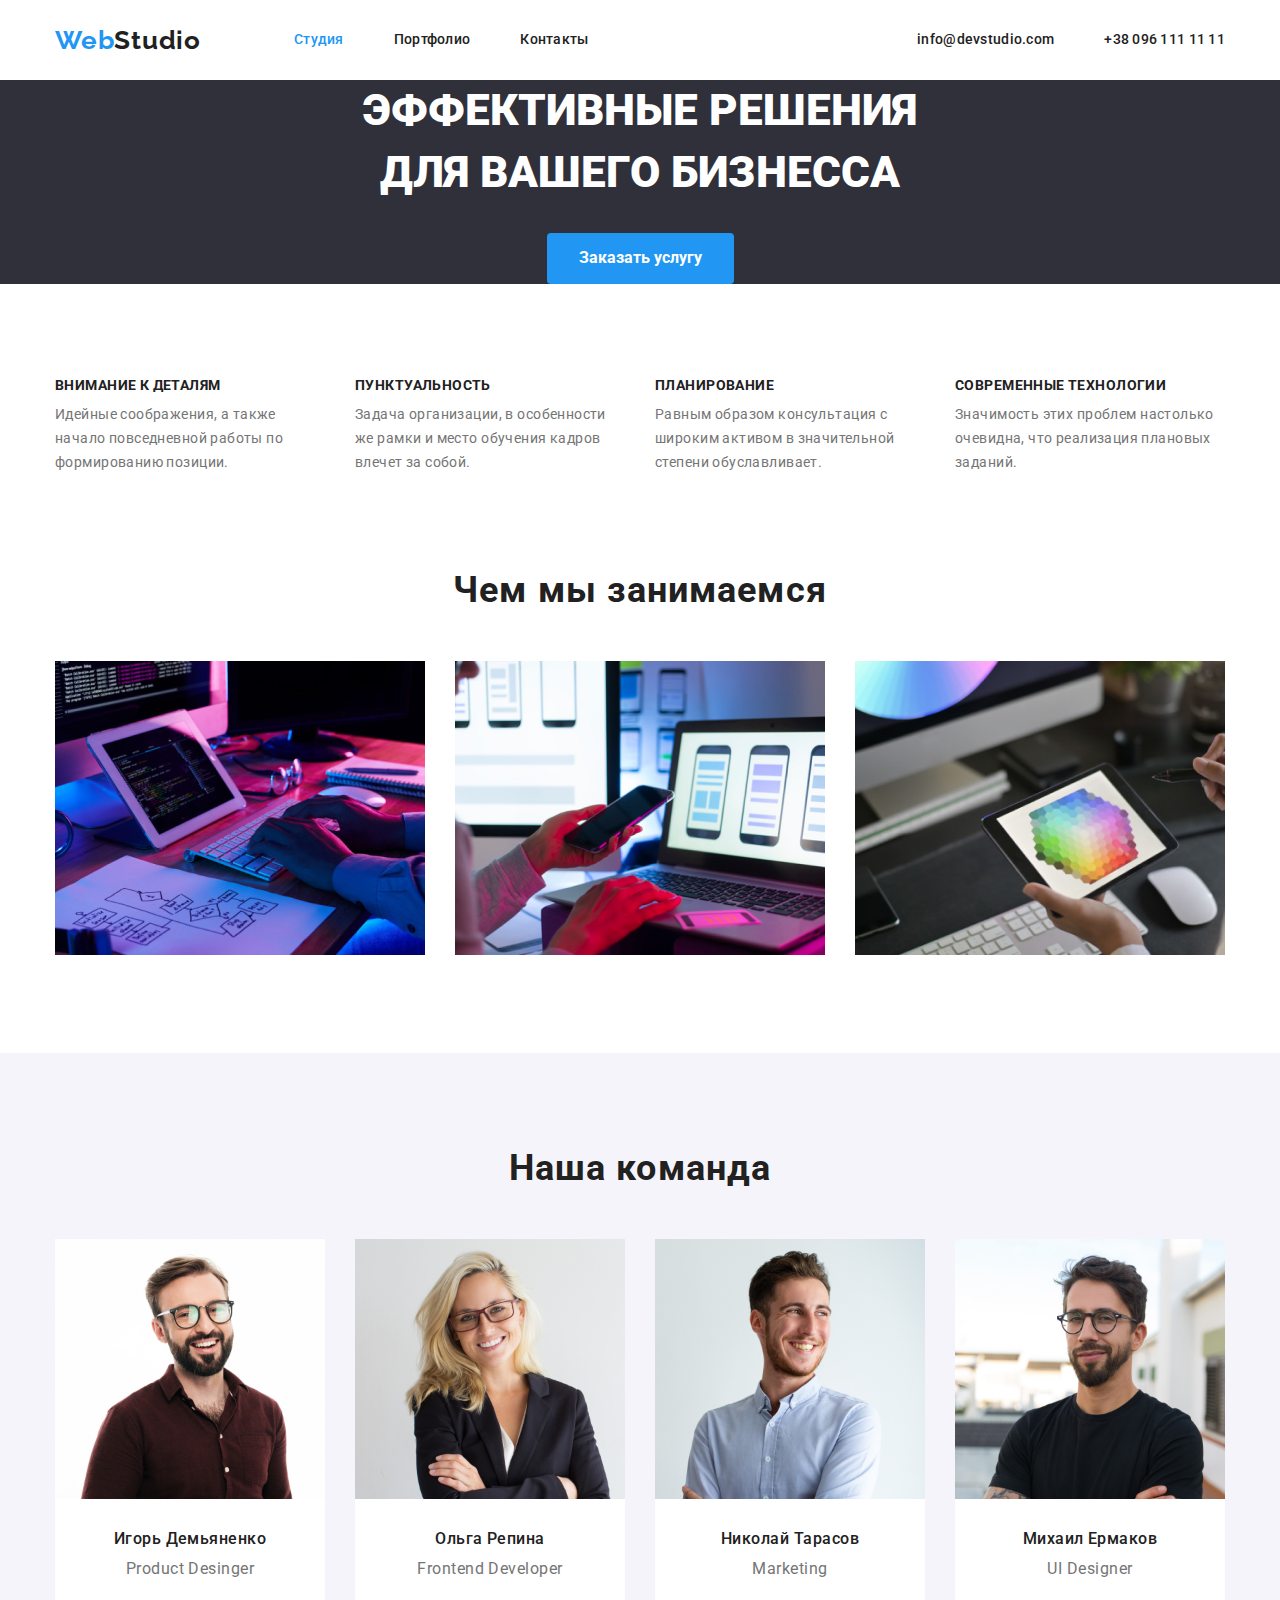
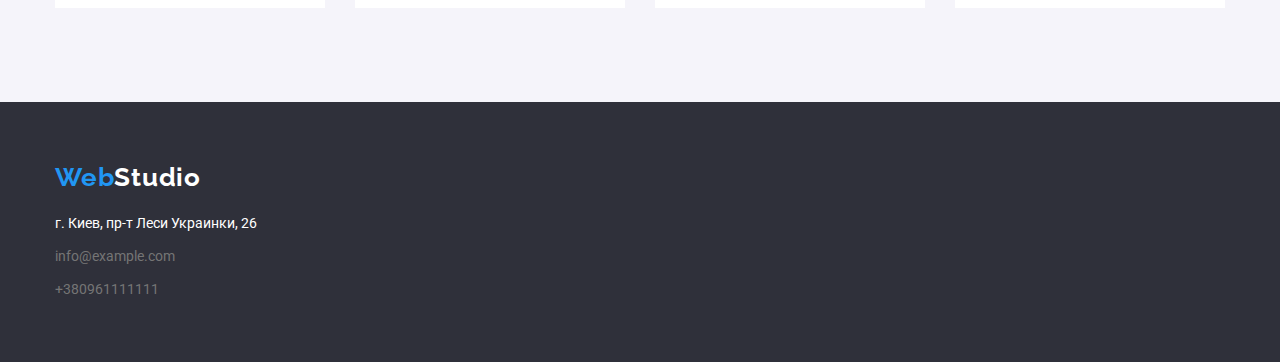
==== index.html @ c81e92d3 "studio-page-flexbox-done" ====
<!DOCTYPE html>
<html lang="ru">
    <head>
        <meta charset="UTF-8">
        <meta name="viewport" content="width=device-width, initial-scale=1.0">
        <title>Document</title>
        <link rel="preconnect" href="https://fonts.gstatic.com">
        <link href="https://fonts.googleapis.com/css2?family=Roboto:wght@400;500;700;900&display=swap" rel="stylesheet">
        <link rel="preconnect" href="https://fonts.gstatic.com">
        <link href="https://fonts.googleapis.com/css2?family=Raleway:wght@700&display=swap" rel="stylesheet">
        <link rel="stylesheet" href="https://cdnjs.cloudflare.com/ajax/libs/modern-normalize/1.0.0/modern-normalize.min.css">
        <link rel="stylesheet" href="./css/styles.css">
    </head>
    <body>
        <!-- Шапка -->
        <header>
            <div class="container header-container">
                <nav class="navigation">    
                    <a href="" class="logo">
                        <span  class="logo-first-part">web</span><span class="logo-second-part">Studio</span>
                    </a>
                    <ul class="nav-list">
                        <li class="current-page nav-item"><a href="./index.html" class="nav-links">студия</a></li>
                        <li class="nav-item"><a href="./portfolio.html" class="nav-links">портфолио</a></li>
                        <li class="nav-item"><a href="" class="nav-links">контакты</a ></li>
                    </ul>
                </nav>
                <ul class="header-contacts">
                    <li class="header-contacts-item"><a href="mailto:info@devstudio.com">info@devstudio.com</a></li>
                    <li class="header-contacts-item"><a href="tel:+380961111111" >+38 096 111 11 11</a></li>
                </ul>
            </div>
        </header>
        <main>
            <!-- Герой -->
            <section class="hero">
                <div class="container centred">
                    <h1 class="hero-title">эффективные решения<br>для вашего бизнесса</h1>
                    <a href="" class="hero-link">Заказать услугу</a>
                </div>
            </section>
            <!-- Преймущества -->
            <section class="advantages">
                <ul class="container advantages-list">
                    <li>
                        <h3>внимание к деталям</h3>
                    <p>идейные соображения, а также начало повседневной работы по формированию позиции.</p>
                    </li>
                    <li>
                        <h3>пунктуальность</h3>
                        <p>задача организации, в особенности же рамки и место обучения кадров влечет за собой.</p>
                    </li>
                    <li>
                        <h3>планирование</h3>
                        <p>равным образом консультация с широким активом в значительной степени обуславливает.</p>
                    </li>
                    <li>
                        <h3>современные технологии</h3>
                        <p>значимость этих проблем настолько очевидна, что реализация плановых заданий.</p>
                    </li>
                </ul>
            </section>
            <!-- Фото работ -->
            <section class="works">
                <div class="container">
                    <h2 class="section-title centred">чем мы занимаемся</h2>
                    <ul class="works-list">
                        <li><img src="./images/1.png" alt="работы" width="370"></li>
                        <li><img src="./images/2.png" alt="еще работы" width="370"></li>
                        <li><img src="./images/3.png" alt="и еще работы" width="370"></li>
                    </ul>
                </div>
            </section>
            <!-- О команде -->
            <section class="team">
                <div class="container">
                    <h2 class="section-title centred">наша команда</h2>
                    <ul class="team-list">
                        <li>
                            <img src="./images/Igor.jpg" alt="Фото Игоря" width="270">
                            <div class="team-text centred">
                                <h3>игорь демьяненко</h3>
                                <p>product desinger</p>
                            </div>
                        </li>
                        <li>
                            <img src="./images/Olga.jpg" alt="Фото Ольги" width="270">
                            <div class="team-text centred">
                                <h3>ольга репина</h3>
                                <p>frontend developer</p>
                            </div>
                        </li>
                        <li>
                            <img src="./images/Nikolai.jpg" alt="Фото Николая" width="270">
                            <div class="team-text centred">
                                <h3>николай тарасов</h3>
                                <p>marketing</p>
                            </div>
                        </li>
                        <li>
                            <img src="./images/Mihail.jpg" alt="Фото Михаила" width="270">
                            <div class="team-text centred">
                                <h3>михаил ермаков</h3>
                                <p><span class="uppercase">ui</span> designer</p>
                            </div>
                        </li>
                    
                    </ul>
            </div>
            </section>
        </main>
        <!-- Подвал -->
        <footer>
            <div class="container">
                <a href="" class="logo">
                    <span class="logo-first-part">web</span><span class="logo-footer-second-part">Studio</span>
                </a>
                <address>
                    <ul>
                        <li>
                            <a href="" class="address-place contacts">г. Киев, пр-т Леси Украинки, 26</a>
                        </li>
                        <li>
                            <a href="mailto:info@example.com" class="contacts">info@example.com</a><br>
                        </li>
                        <li>
                            <a href="tel:+380961111111" class="contacts">+380961111111</a>
                        </li>
                    </ul>
                </address>
            </div>
        </footer>
        

        
    </body>
</html>
---- css/styles.css ----
/* 
Основной цвет текста: #212121
Второстепенный цвет: #757575
Акценты: #2196F3
Белый цвет: #ffffff
Второй цвет фона: #2F303A
Цвет кнопок: #F5F4FA
*/
* {
  text-decoration: none;
  color: inherit;
  /* margin: 0;
  padding: 0; */
}

ul,
h1,
h2,
h3,
h4,
h5,
p {
  margin: 0;
  padding: 0;
}

body {
  color: #212121;
  font-family: "Roboto", sans-serif;
  background-color: #ffffff;
}
ul {
  list-style-type: none;
}
header {
  font-weight: 500;
  font-size: 14px;
  line-height: 1.14;
  letter-spacing: 0.02em;
}
header li:hover {
  color: #2196f3;
}

/* Контейнер */
.container {
  width: 1200px;
  padding: 0 15px;
  margin-left: auto;
  margin-right: auto;
}

/* Центрирование */
.centred {
  text-align: center;
}

.header-container {
  display: flex;
  align-items: center;
}

.navigation {
  display: flex;
  align-items: center;
}

.header-contacts {
  display: flex;
  margin-left: auto;
  padding: 0;
}

.header-contacts-item:not(:last-child) {
  margin-right: 50px;
}

.nav-links {
  display: block;
  padding-top: 32px;
  padding-bottom: 32px;
}

.nav-item:not(:last-child) {
  margin-right: 50px;
}

.nav-list {
  display: flex;
  margin: 0;

  text-transform: capitalize;
}

.logo {
  margin-right: 93px;
}

.logo-first-part,
.logo-second-part,
.logo-footer-second-part {
  font-family: "Raleway", sans-serif;
  font-size: 26px;
  line-height: 1.19;
  font-weight: 700;
  text-transform: capitalize;
  letter-spacing: 0.03em;
}
.logo-footer-second-part {
  color: #ffffff;
}
.logo:hover {
  color: #2196f3;
}
.logo-first-part {
  color: #2196f3;
}
.current-page {
  color: #2196f3;
}
.hero-title {
  margin: 0;
  margin-bottom: 30px;

  font-weight: 900;
  font-size: 44px;
  line-height: 1.4;
  color: #ffffff;
  text-transform: uppercase;
}
.hero {
  background-color: #2f303a;
}
.hero-link {
  display: inline-block;
  padding: 10px 32px;
  border-radius: 4px;

  color: #ffffff;
  background-color: #2196f3;

  font-size: 16px;
  font-weight: 700;
  line-height: 1.9;
}
.advantages h3 {
  font-weight: 700;
  font-size: 14px;
  line-height: 1.14;
  text-transform: uppercase;
  letter-spacing: 0.03em;
}
.advantages p {
  color: #757575;
  font-size: 14px;
  font-weight: 400;
  line-height: 1.7;
  letter-spacing: 0.03em;
}
.advantages p::first-letter {
  text-transform: capitalize;
}
.section-title {
  font-size: 36px;
  font-weight: 700;
  line-height: 1.17;
  letter-spacing: 0.03em;
}
.section-title::first-letter {
  text-transform: capitalize;
}

.team {
  padding: 94px 0;

  background-color: #f5f4fa;
}

.team h3 {
  font-size: 16px;
  font-weight: 500;
  line-height: 1.19;
  letter-spacing: 0.03em;
  text-transform: capitalize;
}
.team p {
  font-size: 16px;
  font-weight: 400;
  line-height: 1.19;
  letter-spacing: 0.03em;
  text-transform: capitalize;

  color: #757575;
}
footer {
  padding: 60px 0;

  background-color: #2f303a;
}
.contacts {
  font-style: normal;
  color: #757575;
  font-weight: 400;
  font-size: 14px;
  line-height: 1.71;
}
.address-place {
  color: #ffffff;
}
.buttons button:hover {
  color: #ffffff;
  background-color: #2196f3;
}
.buttons button {
  background-color: #f5f4fa;

  font-weight: 500;
  font-size: 16px;
  line-height: 1.62;
  letter-spacing: 0.03em;
}
.buttons button::first-letter {
  text-transform: capitalize;
}
.cards h2 {
  font-size: 18px;
  font-weight: 700;
  line-height: 2;
  letter-spacing: 0.06em;
  text-transform: capitalize;
}
.lowercase {
  text-transform: lowercase;
}
.uppercase {
  text-transform: uppercase;
}
.cards p {
  font-size: 16px;
  color: #757575;
  font-weight: 400;
  line-height: 1.87;
  letter-spacing: 0.03em;
}
.cards p::first-letter {
  text-transform: uppercase;
}

.advantages-list {
  display: flex;
}

.advantages-list li {
  width: 270px;
}

.advantages-list li:not(:last-child) {
  margin-right: 30px;
}

.advantages {
  padding: 94px 0;
}

.advantages-list h3 {
  margin-bottom: 10px;
}

.works h2 {
  margin-bottom: 50px;
}

.works-list {
  display: flex;
}

.works-list li:not(:last-child) {
  margin-right: 30px;
}

.works {
  margin-bottom: 94px;
}

.team-list {
  display: flex;
}

.team h2 {
  margin-bottom: 50px;
}

.team-list li:not(:last-child) {
  margin-right: 30px;
}

.team-text {
  padding: 30px 0;

  background-color: #ffffff;
}

.team img {
  display: block;
}

.team h3 {
  margin-bottom: 10px;
}

footer .logo {
  display: inline-block;
  margin-bottom: 20px;
}

footer li:not(:last-child) {
  margin-bottom: 9px;
}
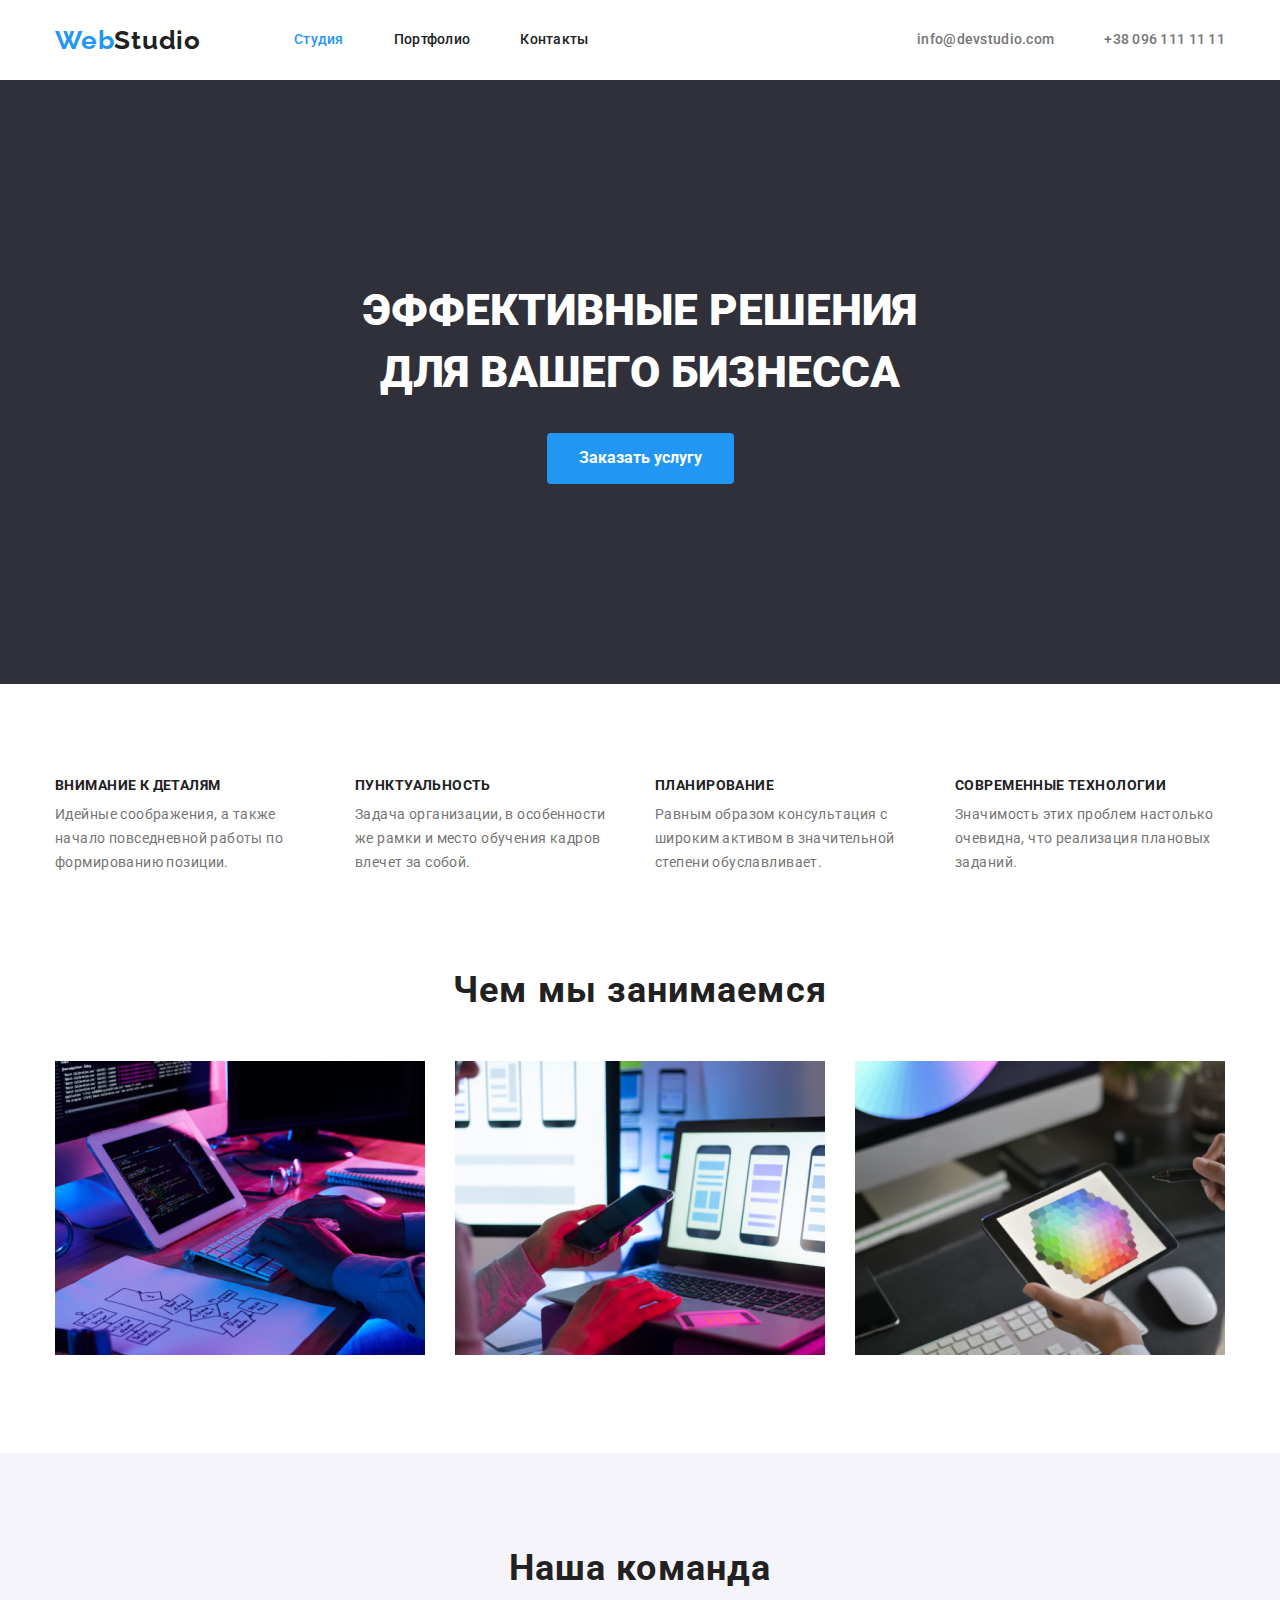
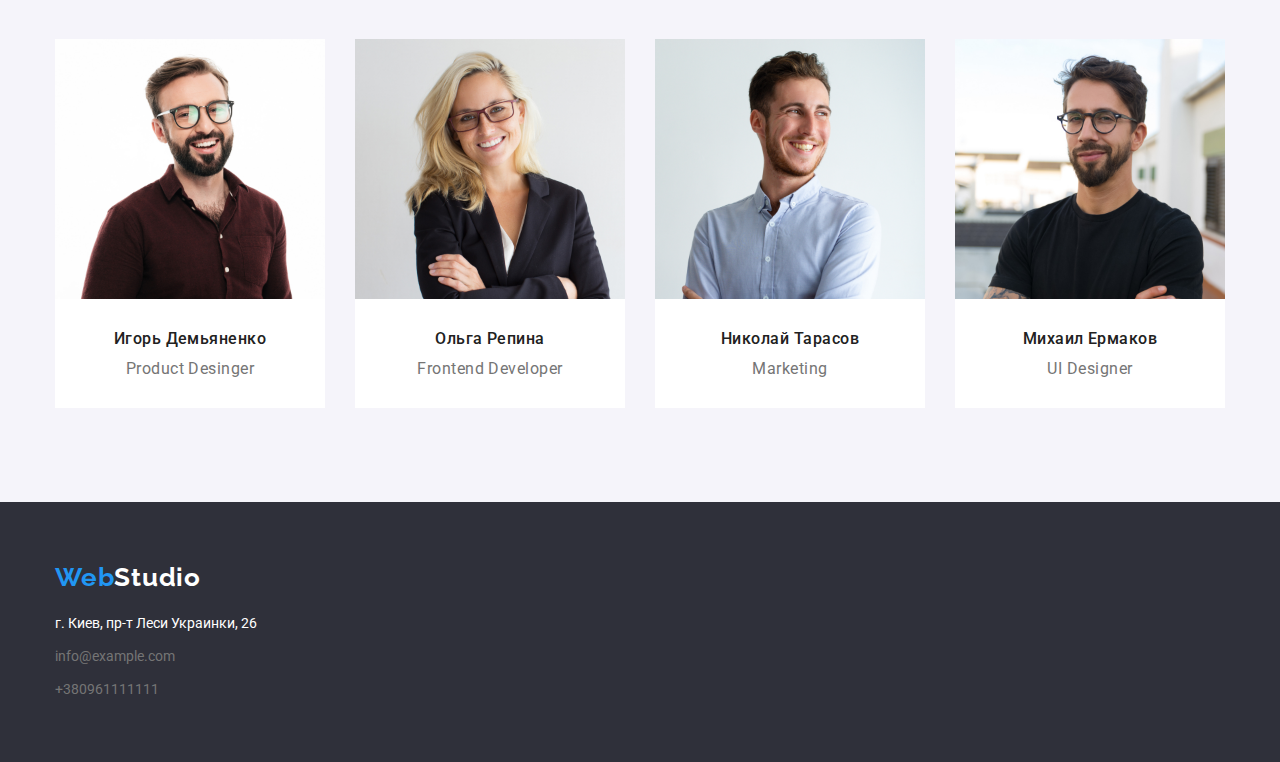
==== commit 098eed19: "fixed-css-with-markup-02" ====
--- a/index.html
+++ b/index.html
@@ -4,10 +4,8 @@
         <meta charset="UTF-8">
         <meta name="viewport" content="width=device-width, initial-scale=1.0">
         <title>Document</title>
-        <link rel="preconnect" href="https://fonts.gstatic.com">
-        <link href="https://fonts.googleapis.com/css2?family=Roboto:wght@400;500;700;900&display=swap" rel="stylesheet">
-        <link rel="preconnect" href="https://fonts.gstatic.com">
-        <link href="https://fonts.googleapis.com/css2?family=Raleway:wght@700&display=swap" rel="stylesheet">
+        <link href="https://fonts.googleapis.com/css2?family=Raleway:wght@700&family=Roboto:wght@400;500;700;900&display=swap"
+            rel="stylesheet">
         <link rel="stylesheet" href="https://cdnjs.cloudflare.com/ajax/libs/modern-normalize/1.0.0/modern-normalize.min.css">
         <link rel="stylesheet" href="./css/styles.css">
     </head>
@@ -79,29 +77,29 @@
                         <li>
                             <img src="./images/Igor.jpg" alt="Фото Игоря" width="270">
                             <div class="team-text centred">
-                                <h3>игорь демьяненко</h3>
-                                <p>product desinger</p>
+                                <h3>Игорь Демьяненко</h3>
+                                <p>Product Desinger</p>
                             </div>
                         </li>
                         <li>
                             <img src="./images/Olga.jpg" alt="Фото Ольги" width="270">
                             <div class="team-text centred">
-                                <h3>ольга репина</h3>
-                                <p>frontend developer</p>
+                                <h3>Ольга Репина</h3>
+                                <p>Frontend Developer</p>
                             </div>
                         </li>
                         <li>
                             <img src="./images/Nikolai.jpg" alt="Фото Николая" width="270">
                             <div class="team-text centred">
-                                <h3>николай тарасов</h3>
-                                <p>marketing</p>
+                                <h3>Николай Тарасов</h3>
+                                <p>Marketing</p>
                             </div>
                         </li>
                         <li>
                             <img src="./images/Mihail.jpg" alt="Фото Михаила" width="270">
                             <div class="team-text centred">
-                                <h3>михаил ермаков</h3>
-                                <p><span class="uppercase">ui</span> designer</p>
+                                <h3>Михаил Ермаков</h3>
+                                <p>UI Designer</p>
                             </div>
                         </li>
                     
--- a/css/styles.css
+++ b/css/styles.css
@@ -1,11 +1,12 @@
-/* 
-Основной цвет текста: #212121
-Второстепенный цвет: #757575
-Акценты: #2196F3
-Белый цвет: #ffffff
-Второй цвет фона: #2F303A
-Цвет кнопок: #F5F4FA
-*/
+:root {
+  --primary-text-color: #212121;
+  --secondary-text-color: #757575;
+  --accent: #2196f3;
+  --white: #ffffff;
+  --primary-bg-color: #2f303a;
+  --secondary-bg-color: #f5f4fa;
+}
+
 * {
   text-decoration: none;
   color: inherit;
@@ -25,9 +26,9 @@
 }
 
 body {
-  color: #212121;
+  color: var(--primary-text-color);
   font-family: "Roboto", sans-serif;
-  background-color: #ffffff;
+  background-color: var(--white);
 }
 ul {
   list-style-type: none;
@@ -37,9 +38,6 @@
   font-size: 14px;
   line-height: 1.14;
   letter-spacing: 0.02em;
-}
-header li:hover {
-  color: #2196f3;
 }
 
 /* Контейнер */
@@ -69,6 +67,8 @@
   display: flex;
   margin-left: auto;
   padding: 0;
+
+  color: var(--secondary-text-color);
 }
 
 .header-contacts-item:not(:last-child) {
@@ -79,6 +79,13 @@
   display: block;
   padding-top: 32px;
   padding-bottom: 32px;
+}
+
+.nav-list a:hover,
+.nav-list a:focus,
+.header-contacts a:hover,
+.header-contacts a:focus {
+  color: var(--accent);
 }
 
 .nav-item:not(:last-child) {
@@ -107,16 +114,14 @@
   letter-spacing: 0.03em;
 }
 .logo-footer-second-part {
-  color: #ffffff;
-}
-.logo:hover {
-  color: #2196f3;
-}
+  color: var(--white);
+}
+
 .logo-first-part {
-  color: #2196f3;
+  color: var(--accent);
 }
 .current-page {
-  color: #2196f3;
+  color: var(--accent);
 }
 .hero-title {
   margin: 0;
@@ -125,19 +130,21 @@
   font-weight: 900;
   font-size: 44px;
   line-height: 1.4;
-  color: #ffffff;
+  color: var(--white);
   text-transform: uppercase;
 }
 .hero {
-  background-color: #2f303a;
+  padding: 200px 0;
+
+  background-color: var(--primary-bg-color);
 }
 .hero-link {
   display: inline-block;
   padding: 10px 32px;
   border-radius: 4px;
 
-  color: #ffffff;
-  background-color: #2196f3;
+  color: var(--white);
+  background-color: var(--accent);
 
   font-size: 16px;
   font-weight: 700;
@@ -151,7 +158,7 @@
   letter-spacing: 0.03em;
 }
 .advantages p {
-  color: #757575;
+  color: var(--secondary-text-color);
   font-size: 14px;
   font-weight: 400;
   line-height: 1.7;
@@ -173,7 +180,7 @@
 .team {
   padding: 94px 0;
 
-  background-color: #f5f4fa;
+  background-color: var(--secondary-bg-color);
 }
 
 .team h3 {
@@ -181,70 +188,49 @@
   font-weight: 500;
   line-height: 1.19;
   letter-spacing: 0.03em;
-  text-transform: capitalize;
-}
+}
+
 .team p {
   font-size: 16px;
   font-weight: 400;
   line-height: 1.19;
   letter-spacing: 0.03em;
-  text-transform: capitalize;
-
-  color: #757575;
-}
+
+  color: var(--secondary-text-color);
+}
+
 footer {
   padding: 60px 0;
 
-  background-color: #2f303a;
-}
+  background-color: var(--primary-bg-color);
+}
+
 .contacts {
   font-style: normal;
-  color: #757575;
+  color: var(--secondary-text-color);
   font-weight: 400;
   font-size: 14px;
   line-height: 1.71;
 }
+
 .address-place {
-  color: #ffffff;
-}
-.buttons button:hover {
-  color: #ffffff;
-  background-color: #2196f3;
-}
-.buttons button {
-  background-color: #f5f4fa;
-
-  font-weight: 500;
-  font-size: 16px;
-  line-height: 1.62;
-  letter-spacing: 0.03em;
-}
-.buttons button::first-letter {
-  text-transform: capitalize;
-}
+  color: var(--white);
+}
+
 .cards h2 {
   font-size: 18px;
   font-weight: 700;
   line-height: 2;
   letter-spacing: 0.06em;
-  text-transform: capitalize;
-}
-.lowercase {
-  text-transform: lowercase;
-}
-.uppercase {
-  text-transform: uppercase;
-}
+}
+
 .cards p {
   font-size: 16px;
-  color: #757575;
+  color: var(--secondary-text-color);
   font-weight: 400;
   line-height: 1.87;
   letter-spacing: 0.03em;
 }
-.cards p::first-letter {
-  text-transform: uppercase;
-}
 
 .advantages-list {
   display: flex;
@@ -297,7 +283,7 @@
 .team-text {
   padding: 30px 0;
 
-  background-color: #ffffff;
+  background-color: var(--white);
 }
 
 .team img {
@@ -316,3 +302,35 @@
 footer li:not(:last-child) {
   margin-bottom: 9px;
 }
+
+/* Портфолио */
+
+.buttons button:hover,
+.buttons button:focus {
+  color: var(--white);
+  background-color: var(--accent);
+}
+.buttons button {
+  display: block;
+
+  background-color: var(--secondary-bg-color);
+
+  font-weight: 500;
+  font-size: 16px;
+  line-height: 1.62;
+  letter-spacing: 0.03em;
+}
+.buttons button::first-letter {
+  text-transform: capitalize;
+}
+
+.portfolio-main {
+  padding: 94px 0;
+}
+
+.buttons {
+  display: flex;
+  margin-bottom: 50px;
+  margin-left: auto;
+  margin-right: auto;
+}
